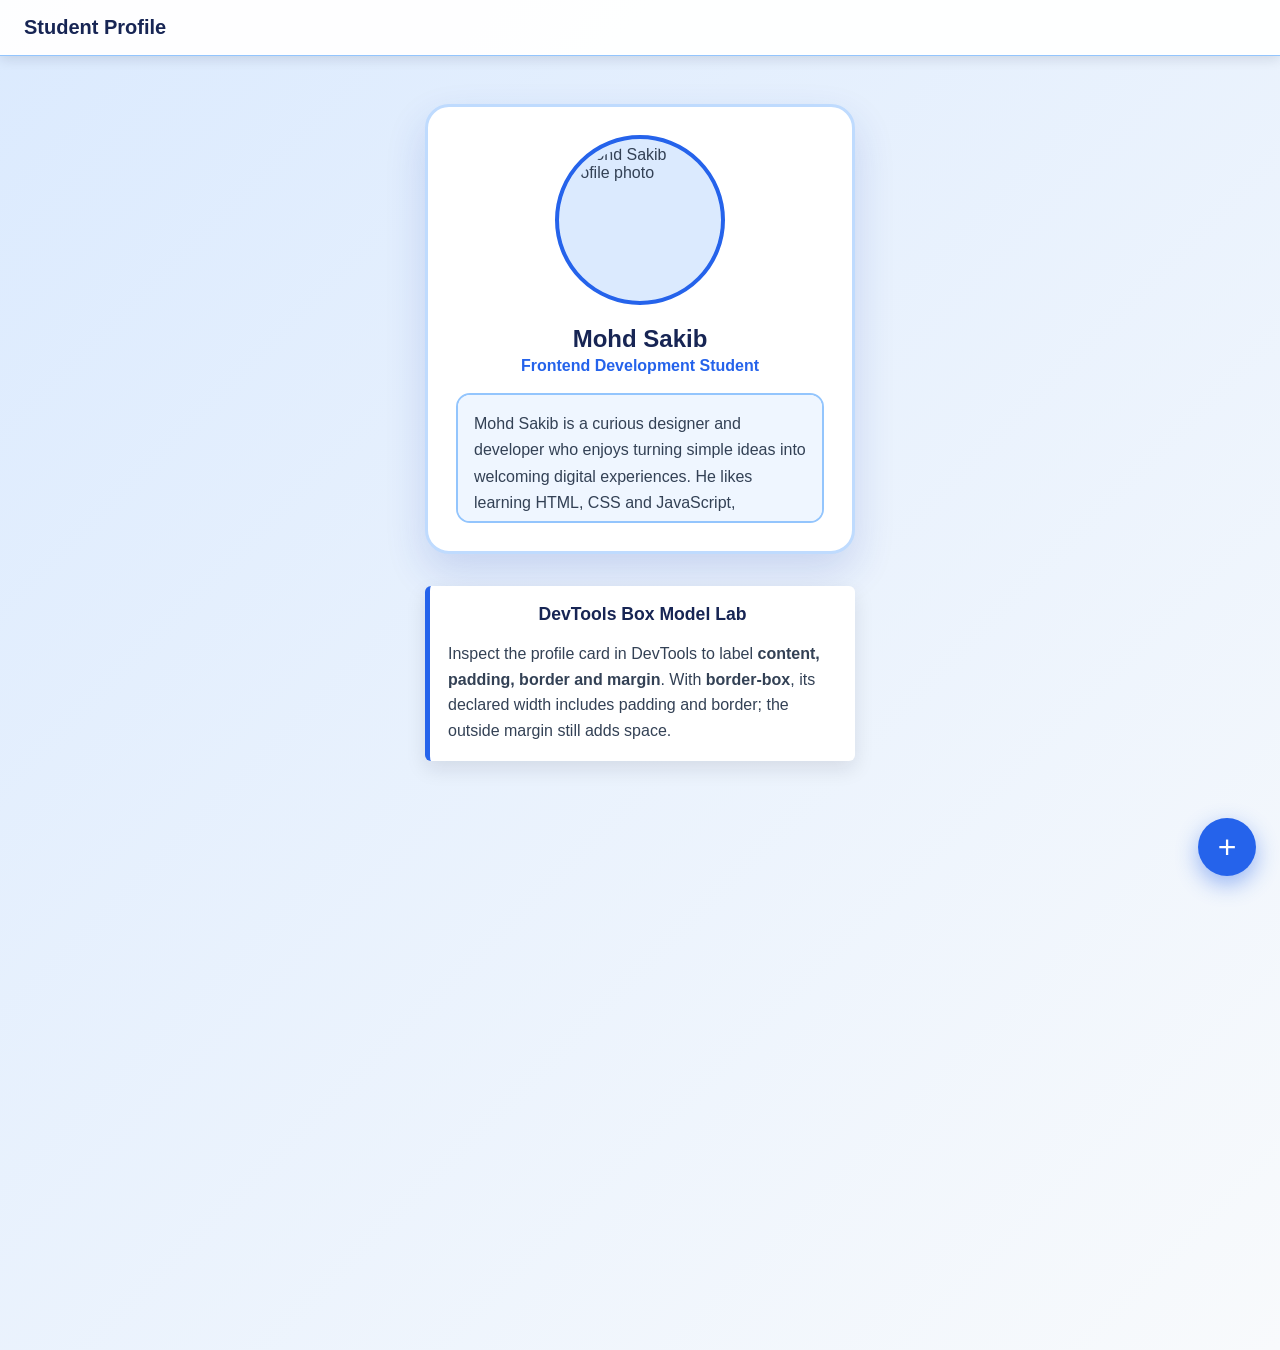
==== week6/index.html @ 62567fc4 "6.1" ====
<!DOCTYPE html>
<html lang="en">
<head>
    <meta charset="UTF-8">
    <meta name="viewport" content="width=device-width, initial-scale=1.0">
    <title>Profile Card | Week 6</title>
    <style>
        * {
            box-sizing: border-box;
        }

        :root {
            --blue: #2563eb;
            --navy: #172554;
            --text: #334155;
            --light: #eff6ff;
        }

        html {
            scroll-behavior: smooth;
        }

        body {
            margin: 0;
            min-height: 150vh;
            color: var(--text);
            background: linear-gradient(135deg, #dbeafe, #f8fafc);
            font-family: Arial, sans-serif;
        }

        /* sticky keeps this element in normal flow and pins it only while its parent scrolls */
        .top-bar {
            position: sticky;
            top: 0;
            z-index: 100;
            width: 100%;
            padding: 16px 24px;
            border-bottom: 1px solid #93c5fd;
            background-color: rgb(255 255 255 / 95%);
            box-shadow: 0 3px 12px rgb(15 23 42 / 12%);
        }

        .top-bar h1 {
            margin: 0;
            color: var(--navy);
            font-size: 1.25rem;
        }

        main {
            width: min(92%, 430px);
            margin: 48px auto;
        }

        .profile-card {
            margin: 0 0 32px;
            padding: 28px;
            border: 3px solid #bfdbfe;
            border-radius: 24px;
            overflow: hidden;
            background: white;
            box-shadow: 0 18px 40px rgb(30 64 175 / 16%);
        }

        .photo-wrap {
            width: 170px;
            height: 170px;
            margin: 0 auto 20px;
            padding: 7px;
            border: 4px solid var(--blue);
            border-radius: 50%;
            overflow: hidden;
            background-color: #dbeafe;
        }

        .photo {
            width: 100%;
            height: 100%;
            border-radius: 50%;
            object-fit: cover;
            display: block;
        }

        h2,
        .role {
            text-align: center;
        }

        h2 {
            margin: 0 0 4px;
            color: var(--navy);
        }

        .role {
            margin: 0 0 18px;
            color: var(--blue);
            font-weight: bold;
        }

        .bio-box {
            height: 130px;
            margin: 0;
            padding: 16px;
            border: 2px solid #93c5fd;
            border-radius: 14px;
            overflow-y: auto;
            background-color: var(--light);
            line-height: 1.65;
        }

        .box-model-note {
            padding: 18px;
            border-left: 5px solid var(--blue);
            border-radius: 6px;
            background: white;
            box-shadow: 0 8px 20px rgb(15 23 42 / 10%);
        }

        .box-model-note h2 {
            font-size: 1.1rem;
        }

        .box-model-note p {
            margin-bottom: 0;
            line-height: 1.6;
        }

        /* fixed is removed from normal flow and stays relative to the viewport */
        .add-button {
            position: fixed;
            right: 24px;
            bottom: 24px;
            z-index: 200;
            width: 58px;
            height: 58px;
            padding: 0;
            border: 0;
            border-radius: 50%;
            color: white;
            background-color: var(--blue);
            box-shadow: 0 8px 22px rgb(37 99 235 / 45%);
            font-size: 2rem;
            line-height: 58px;
            cursor: pointer;
        }

        .add-button:hover {
            background-color: #1d4ed8;
        }

        .add-button:focus-visible {
            outline: 4px solid #facc15;
            outline-offset: 3px;
        }
    </style>
</head>
<body>
    <header class="top-bar">
        <h1>Student Profile</h1>
    </header>

    <main>
        <article class="profile-card">
            <div class="photo-wrap">
                <img class="photo" src="https://encrypted-tbn0.gstatic.com/images?q=tbn:ANd9GcQ8AB0E0TDLwVF3vC--HDd5xkbvERMUlM2hUd_wqbkIRw&amp;s=10" alt="Mohd Sakib profile photo">
            </div>

            <h2>Mohd Sakib</h2>
            <p class="role">Frontend Development Student</p>

            <p class="bio-box">
                Mohd Sakib is a curious designer and developer who enjoys turning simple ideas into welcoming digital experiences. He likes learning HTML, CSS and JavaScript, especially how a well-planned box model and clear layout can make an interface easier to use.<br><br>
                Outside class, Mohd Sakib explores accessibility, creates small personal projects, takes photographs and mentors new students. Scroll this box to read more about his work, goals and creative interests.
            </p>
        </article>

        <section class="box-model-note" aria-label="Box model lab note">
            <h2>DevTools Box Model Lab</h2>
            <p>Inspect the profile card in DevTools to label <strong>content, padding, border and margin</strong>. With <strong>border-box</strong>, its declared width includes padding and border; the outside margin still adds space.</p>
        </section>
    </main>

    <button class="add-button" type="button" aria-label="Add profile" title="Fixed action button">+</button>
</body>
</html>
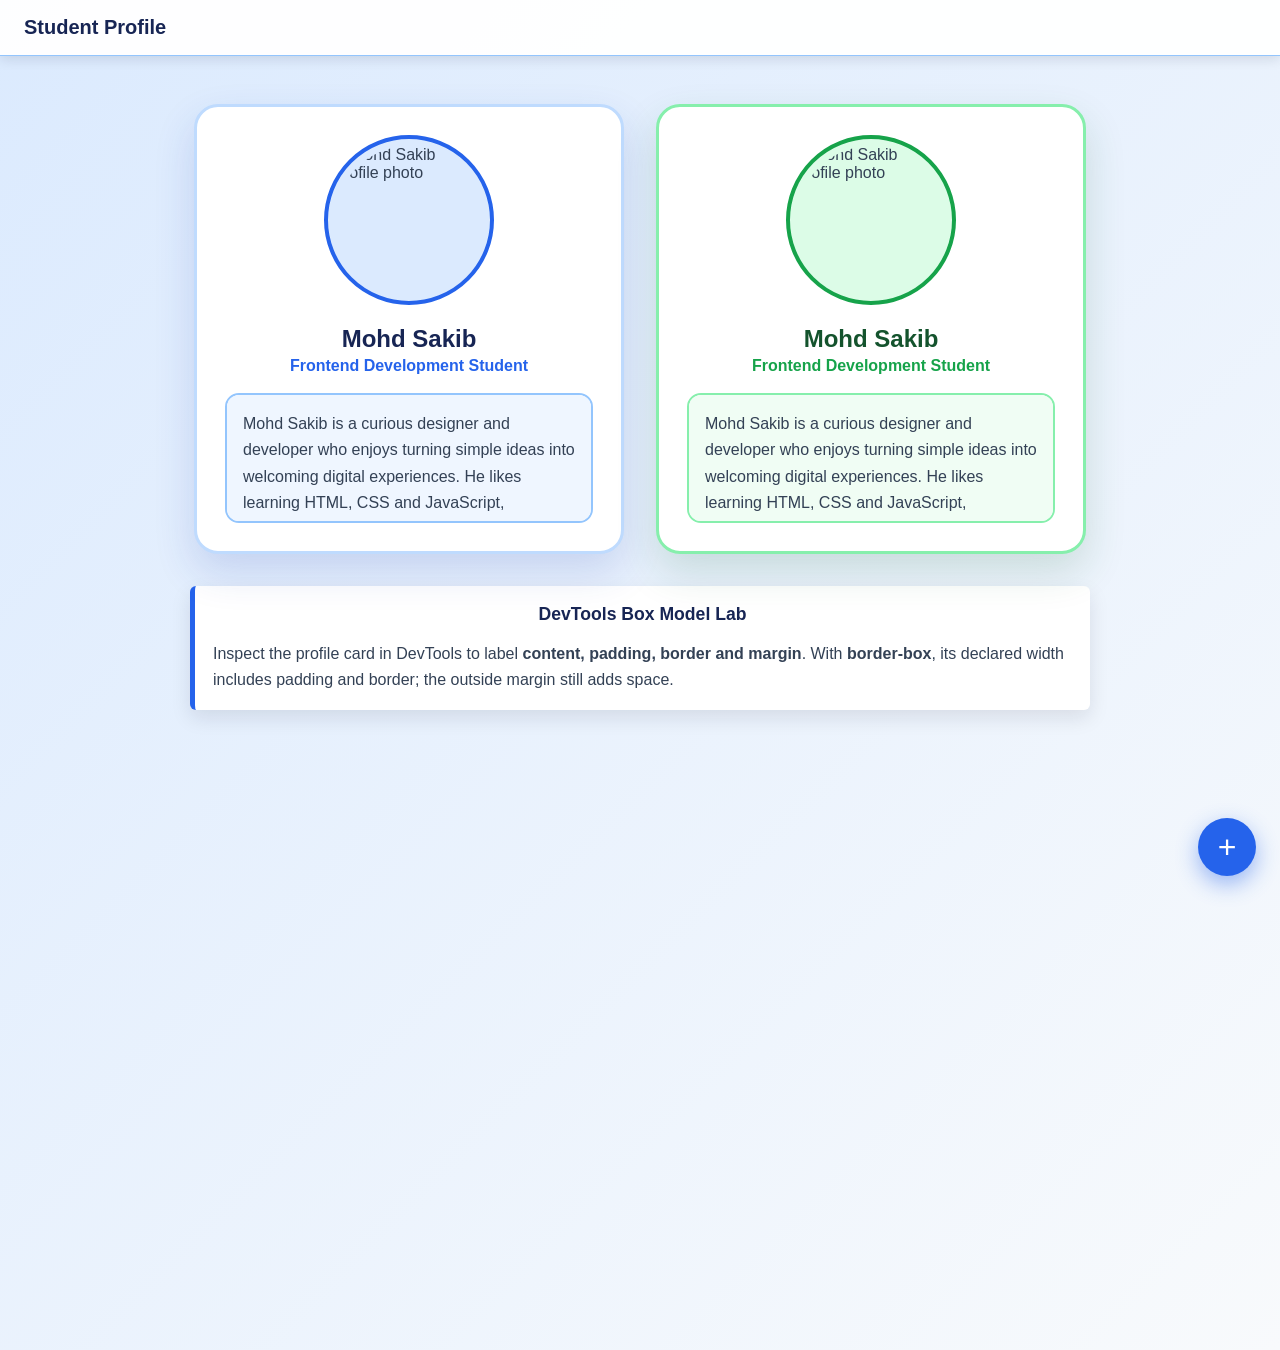
==== commit 2d2ecccc: "6.2" ====
--- a/week6/index.html
+++ b/week6/index.html
@@ -47,8 +47,15 @@
         }
 
         main {
-            width: min(92%, 430px);
+            width: min(92%, 900px);
             margin: 48px auto;
+        }
+
+        .cards-grid {
+            display: flex;
+            flex-wrap: wrap;
+            justify-content: center;
+            gap: 32px;
         }
 
         .profile-card {
@@ -59,6 +66,31 @@
             overflow: hidden;
             background: white;
             box-shadow: 0 18px 40px rgb(30 64 175 / 16%);
+            flex: 1 1 390px;
+            max-width: 430px;
+        }
+
+        .profile-card.green-version {
+            border-color: #86efac;
+            box-shadow: 0 18px 40px rgb(22 101 52 / 16%);
+        }
+
+        .green-version .photo-wrap {
+            border-color: #16a34a;
+            background-color: #dcfce7;
+        }
+
+        .green-version h2 {
+            color: #14532d;
+        }
+
+        .green-version .role {
+            color: #16a34a;
+        }
+
+        .green-version .bio-box {
+            border-color: #86efac;
+            background-color: #f0fdf4;
         }
 
         .photo-wrap {
@@ -159,19 +191,35 @@
     </header>
 
     <main>
-        <article class="profile-card">
-            <div class="photo-wrap">
-                <img class="photo" src="https://encrypted-tbn0.gstatic.com/images?q=tbn:ANd9GcQ8AB0E0TDLwVF3vC--HDd5xkbvERMUlM2hUd_wqbkIRw&amp;s=10" alt="Mohd Sakib profile photo">
-            </div>
-
-            <h2>Mohd Sakib</h2>
-            <p class="role">Frontend Development Student</p>
-
-            <p class="bio-box">
-                Mohd Sakib is a curious designer and developer who enjoys turning simple ideas into welcoming digital experiences. He likes learning HTML, CSS and JavaScript, especially how a well-planned box model and clear layout can make an interface easier to use.<br><br>
-                Outside class, Mohd Sakib explores accessibility, creates small personal projects, takes photographs and mentors new students. Scroll this box to read more about his work, goals and creative interests.
-            </p>
-        </article>
+        <div class="cards-grid">
+            <article class="profile-card blue-version">
+                <div class="photo-wrap">
+                    <img class="photo" src="https://encrypted-tbn0.gstatic.com/images?q=tbn:ANd9GcQ8AB0E0TDLwVF3vC--HDd5xkbvERMUlM2hUd_wqbkIRw&amp;s=10" alt="Mohd Sakib profile photo">
+                </div>
+
+                <h2>Mohd Sakib</h2>
+                <p class="role">Frontend Development Student</p>
+
+                <p class="bio-box">
+                    Mohd Sakib is a curious designer and developer who enjoys turning simple ideas into welcoming digital experiences. He likes learning HTML, CSS and JavaScript, especially how a well-planned box model and clear layout can make an interface easier to use.<br><br>
+                    Outside class, Mohd Sakib explores accessibility, creates small personal projects, takes photographs and mentors new students. Scroll this box to read more about his work, goals and creative interests.
+                </p>
+            </article>
+
+            <article class="profile-card green-version">
+                <div class="photo-wrap">
+                    <img class="photo" src="https://encrypted-tbn0.gstatic.com/images?q=tbn:ANd9GcQ8AB0E0TDLwVF3vC--HDd5xkbvERMUlM2hUd_wqbkIRw&amp;s=10" alt="Mohd Sakib profile photo">
+                </div>
+
+                <h2>Mohd Sakib</h2>
+                <p class="role">Frontend Development Student</p>
+
+                <p class="bio-box">
+                    Mohd Sakib is a curious designer and developer who enjoys turning simple ideas into welcoming digital experiences. He likes learning HTML, CSS and JavaScript, especially how a well-planned box model and clear layout can make an interface easier to use.<br><br>
+                    Outside class, Mohd Sakib explores accessibility, creates small personal projects, takes photographs and mentors new students. Scroll this box to read more about his work, goals and creative interests.
+                </p>
+            </article>
+        </div>
 
         <section class="box-model-note" aria-label="Box model lab note">
             <h2>DevTools Box Model Lab</h2>
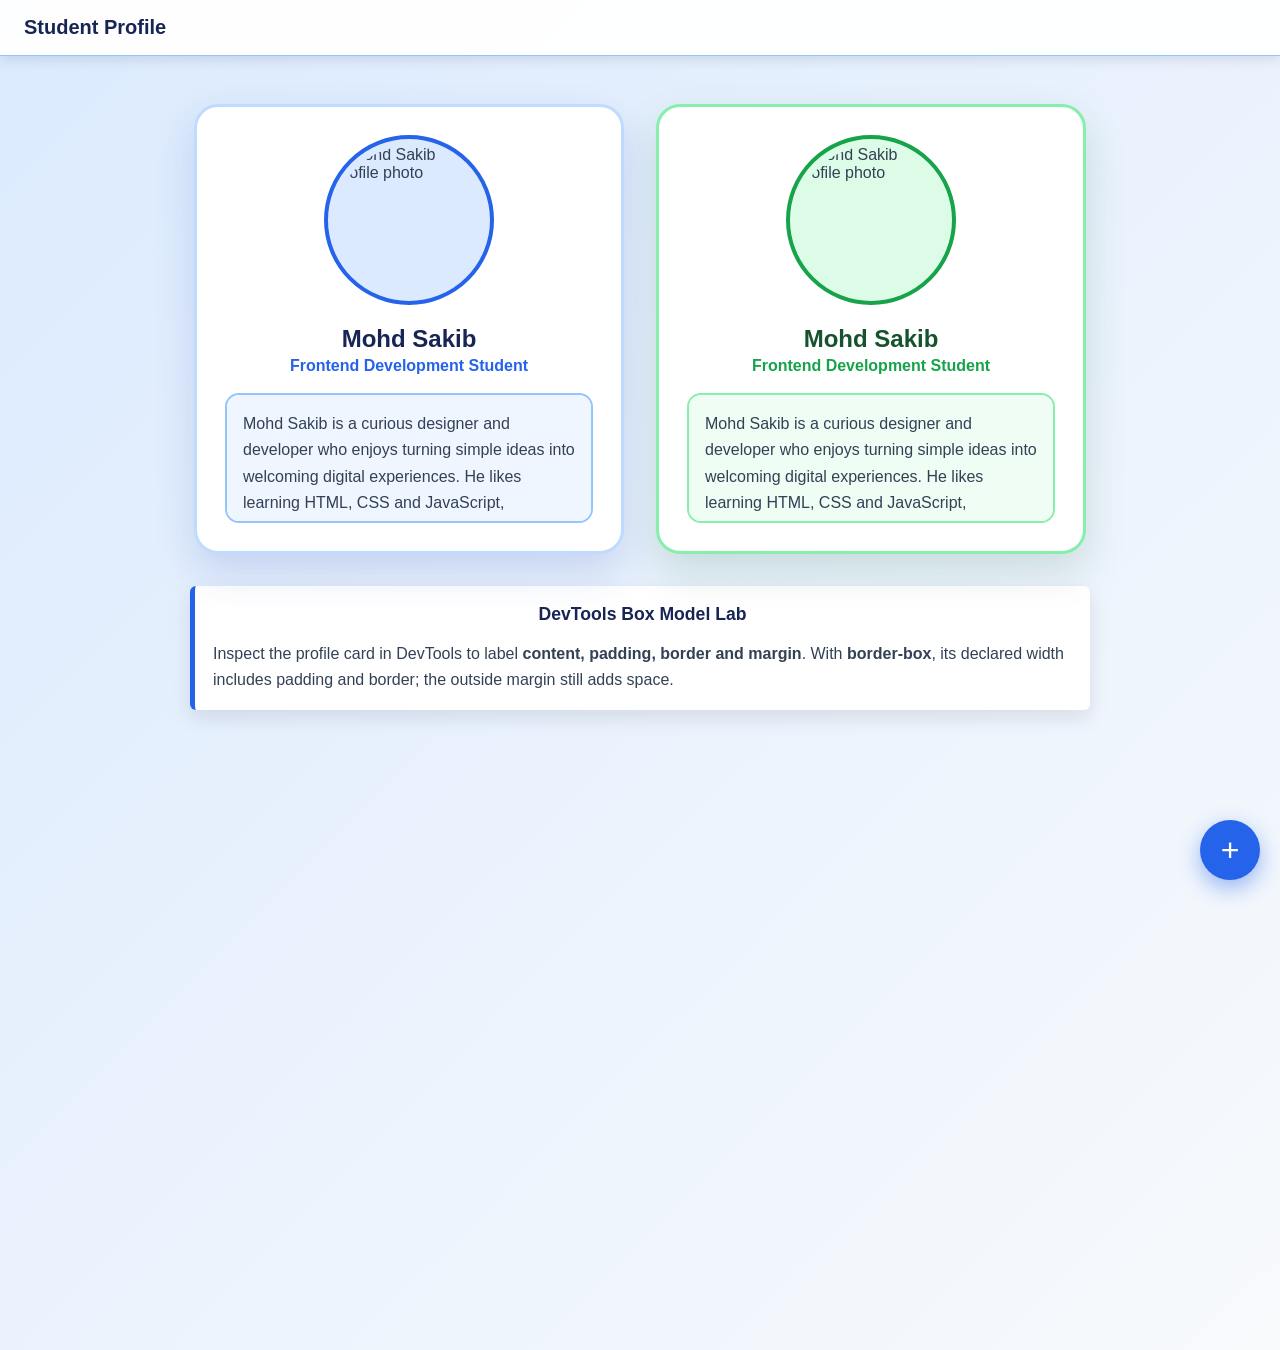
==== commit bceed61c: "6.4" ====
--- a/week6/index.html
+++ b/week6/index.html
@@ -134,7 +134,7 @@
             padding: 16px;
             border: 2px solid #93c5fd;
             border-radius: 14px;
-            overflow-y: auto;
+            overflow: auto;
             background-color: var(--light);
             line-height: 1.65;
         }
@@ -183,6 +183,23 @@
             outline: 4px solid #facc15;
             outline-offset: 3px;
         }
+        /* Top bar - upar chipka rahega */
+.top-bar {
+  position: sticky;
+  top: 0;
+  z-index: 100;
+}
+
+/* + button - neeche float karega */
+.add-button {
+  position: fixed;
+  bottom: 20px;
+  right: 20px;
+  width: 60px;
+  height: 60px;
+  border-radius: 50%; /* round karne ke liye */
+  z-index: 100;
+}
     </style>
 </head>
 <body>
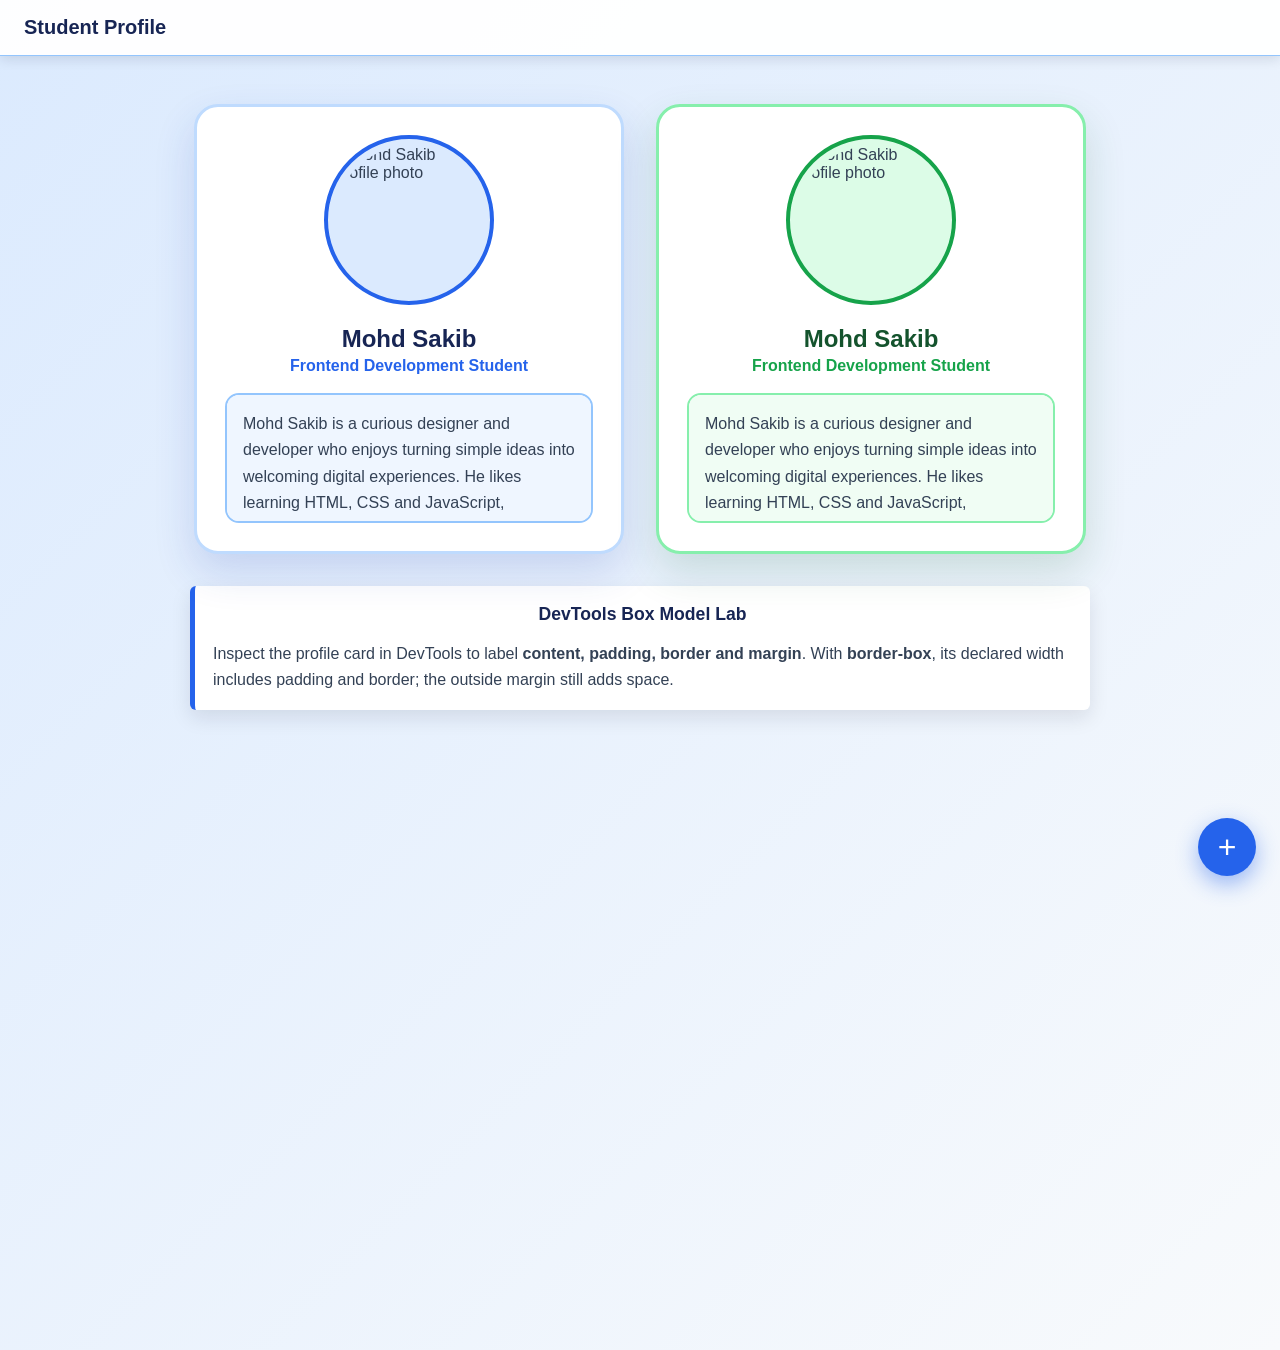
==== commit 96fed2ed: "6.5" ====
--- a/week6/index.html
+++ b/week6/index.html
@@ -70,25 +70,25 @@
             max-width: 430px;
         }
 
-        .profile-card.green-version {
+        .profile-card-green {
             border-color: #86efac;
             box-shadow: 0 18px 40px rgb(22 101 52 / 16%);
         }
 
-        .green-version .photo-wrap {
+        .profile-card-green .photo-wrap {
             border-color: #16a34a;
             background-color: #dcfce7;
         }
 
-        .green-version h2 {
+        .profile-card-green h2 {
             color: #14532d;
         }
 
-        .green-version .role {
+        .profile-card-green .role {
             color: #16a34a;
         }
 
-        .green-version .bio-box {
+        .profile-card-green .bio-box {
             border-color: #86efac;
             background-color: #f0fdf4;
         }
@@ -183,23 +183,6 @@
             outline: 4px solid #facc15;
             outline-offset: 3px;
         }
-        /* Top bar - upar chipka rahega */
-.top-bar {
-  position: sticky;
-  top: 0;
-  z-index: 100;
-}
-
-/* + button - neeche float karega */
-.add-button {
-  position: fixed;
-  bottom: 20px;
-  right: 20px;
-  width: 60px;
-  height: 60px;
-  border-radius: 50%; /* round karne ke liye */
-  z-index: 100;
-}
     </style>
 </head>
 <body>
@@ -209,7 +192,7 @@
 
     <main>
         <div class="cards-grid">
-            <article class="profile-card blue-version">
+            <article class="profile-card profile-card-blue">
                 <div class="photo-wrap">
                     <img class="photo" src="https://encrypted-tbn0.gstatic.com/images?q=tbn:ANd9GcQ8AB0E0TDLwVF3vC--HDd5xkbvERMUlM2hUd_wqbkIRw&amp;s=10" alt="Mohd Sakib profile photo">
                 </div>
@@ -223,7 +206,7 @@
                 </p>
             </article>
 
-            <article class="profile-card green-version">
+            <article class="profile-card profile-card-green">
                 <div class="photo-wrap">
                     <img class="photo" src="https://encrypted-tbn0.gstatic.com/images?q=tbn:ANd9GcQ8AB0E0TDLwVF3vC--HDd5xkbvERMUlM2hUd_wqbkIRw&amp;s=10" alt="Mohd Sakib profile photo">
                 </div>
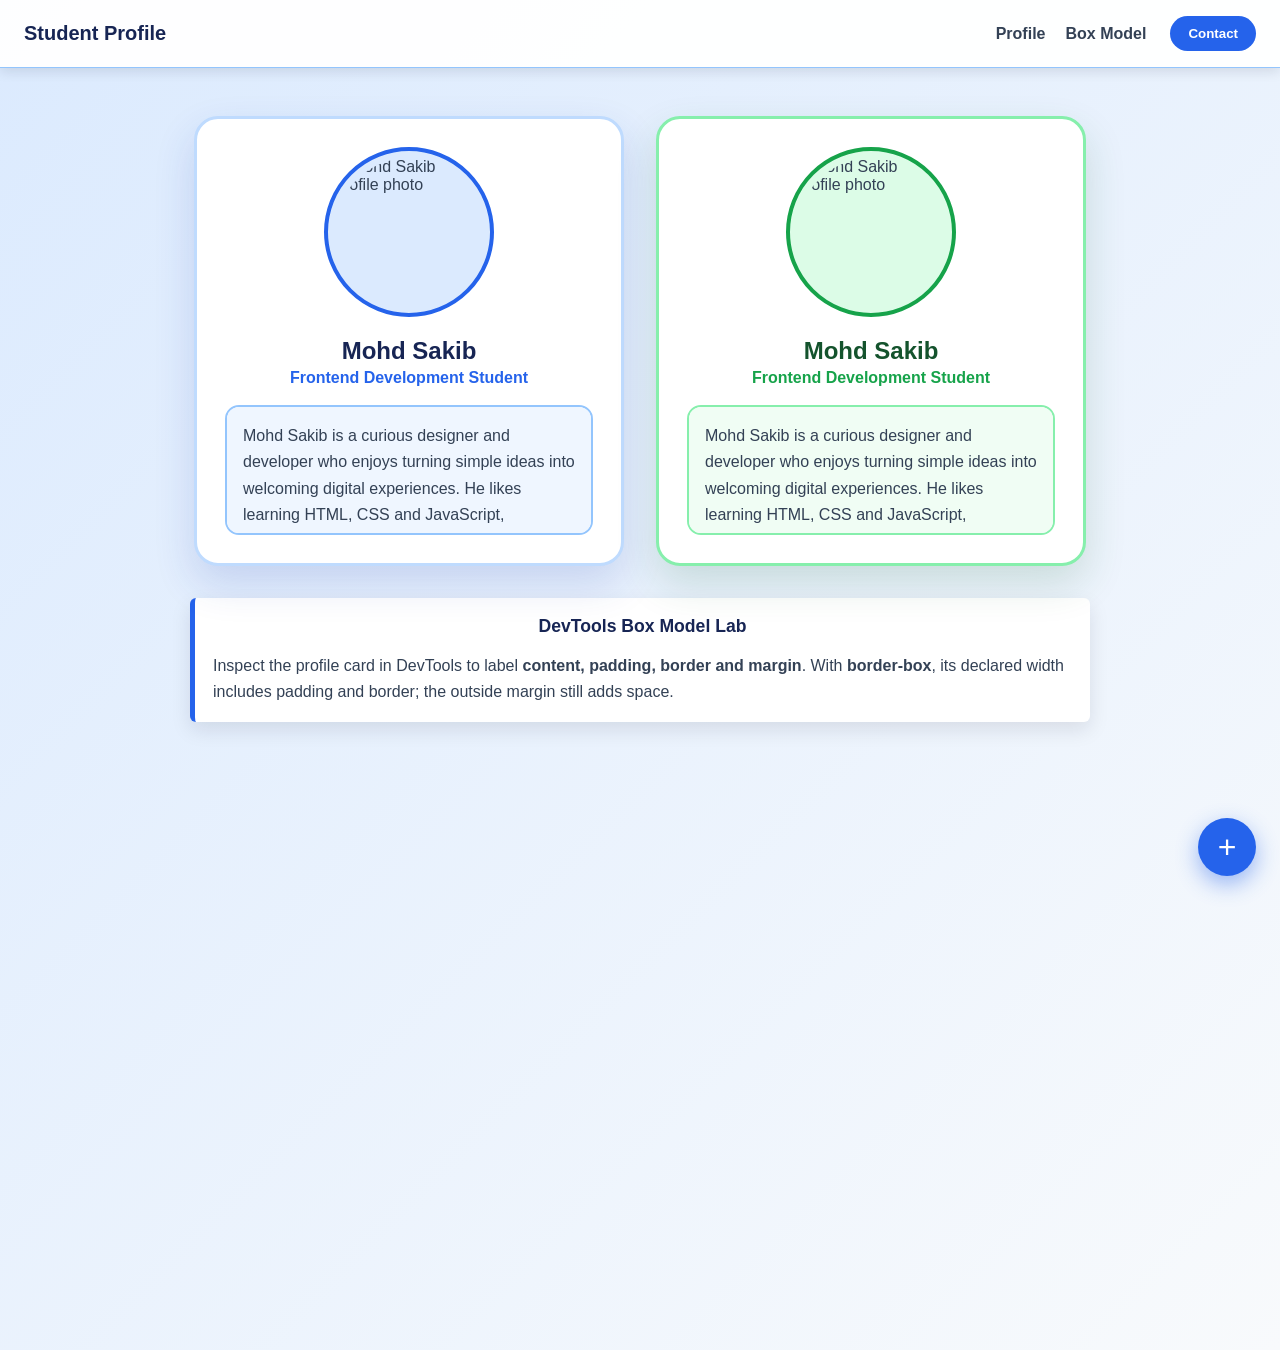
==== commit 5b816fa6: "7.1" ====
--- a/week6/index.html
+++ b/week6/index.html
@@ -40,10 +40,51 @@
             box-shadow: 0 3px 12px rgb(15 23 42 / 12%);
         }
 
-        .top-bar h1 {
+        .navbar {
+            display: flex;
+            align-items: center;
+            justify-content: space-between;
+            gap: 24px;
+        }
+
+        .logo {
             margin: 0;
             color: var(--navy);
             font-size: 1.25rem;
+        }
+
+        .nav-menu {
+            display: flex;
+            align-items: center;
+            gap: 24px;
+        }
+
+        .nav-links {
+            display: flex;
+            gap: 20px;
+            margin: 0;
+            padding: 0;
+            list-style: none;
+        }
+
+        .nav-links a {
+            color: var(--text);
+            text-decoration: none;
+            font-weight: bold;
+        }
+
+        .nav-links a:hover {
+            color: var(--blue);
+        }
+
+        .nav-button {
+            padding: 10px 18px;
+            border: 0;
+            border-radius: 999px;
+            color: white;
+            background-color: var(--blue);
+            font-weight: bold;
+            cursor: pointer;
         }
 
         main {
@@ -187,11 +228,20 @@
 </head>
 <body>
     <header class="top-bar">
-        <h1>Student Profile</h1>
+        <nav class="navbar" aria-label="Main navigation">
+            <h1 class="logo">Student Profile</h1>
+            <div class="nav-menu">
+                <ul class="nav-links">
+                    <li><a href="#profile">Profile</a></li>
+                    <li><a href="#box-model">Box Model</a></li>
+                </ul>
+                <button class="nav-button" type="button">Contact</button>
+            </div>
+        </nav>
     </header>
 
     <main>
-        <div class="cards-grid">
+        <div class="cards-grid" id="profile">
             <article class="profile-card profile-card-blue">
                 <div class="photo-wrap">
                     <img class="photo" src="https://encrypted-tbn0.gstatic.com/images?q=tbn:ANd9GcQ8AB0E0TDLwVF3vC--HDd5xkbvERMUlM2hUd_wqbkIRw&amp;s=10" alt="Mohd Sakib profile photo">
@@ -221,7 +271,7 @@
             </article>
         </div>
 
-        <section class="box-model-note" aria-label="Box model lab note">
+        <section class="box-model-note" id="box-model" aria-label="Box model lab note">
             <h2>DevTools Box Model Lab</h2>
             <p>Inspect the profile card in DevTools to label <strong>content, padding, border and margin</strong>. With <strong>border-box</strong>, its declared width includes padding and border; the outside margin still adds space.</p>
         </section>
